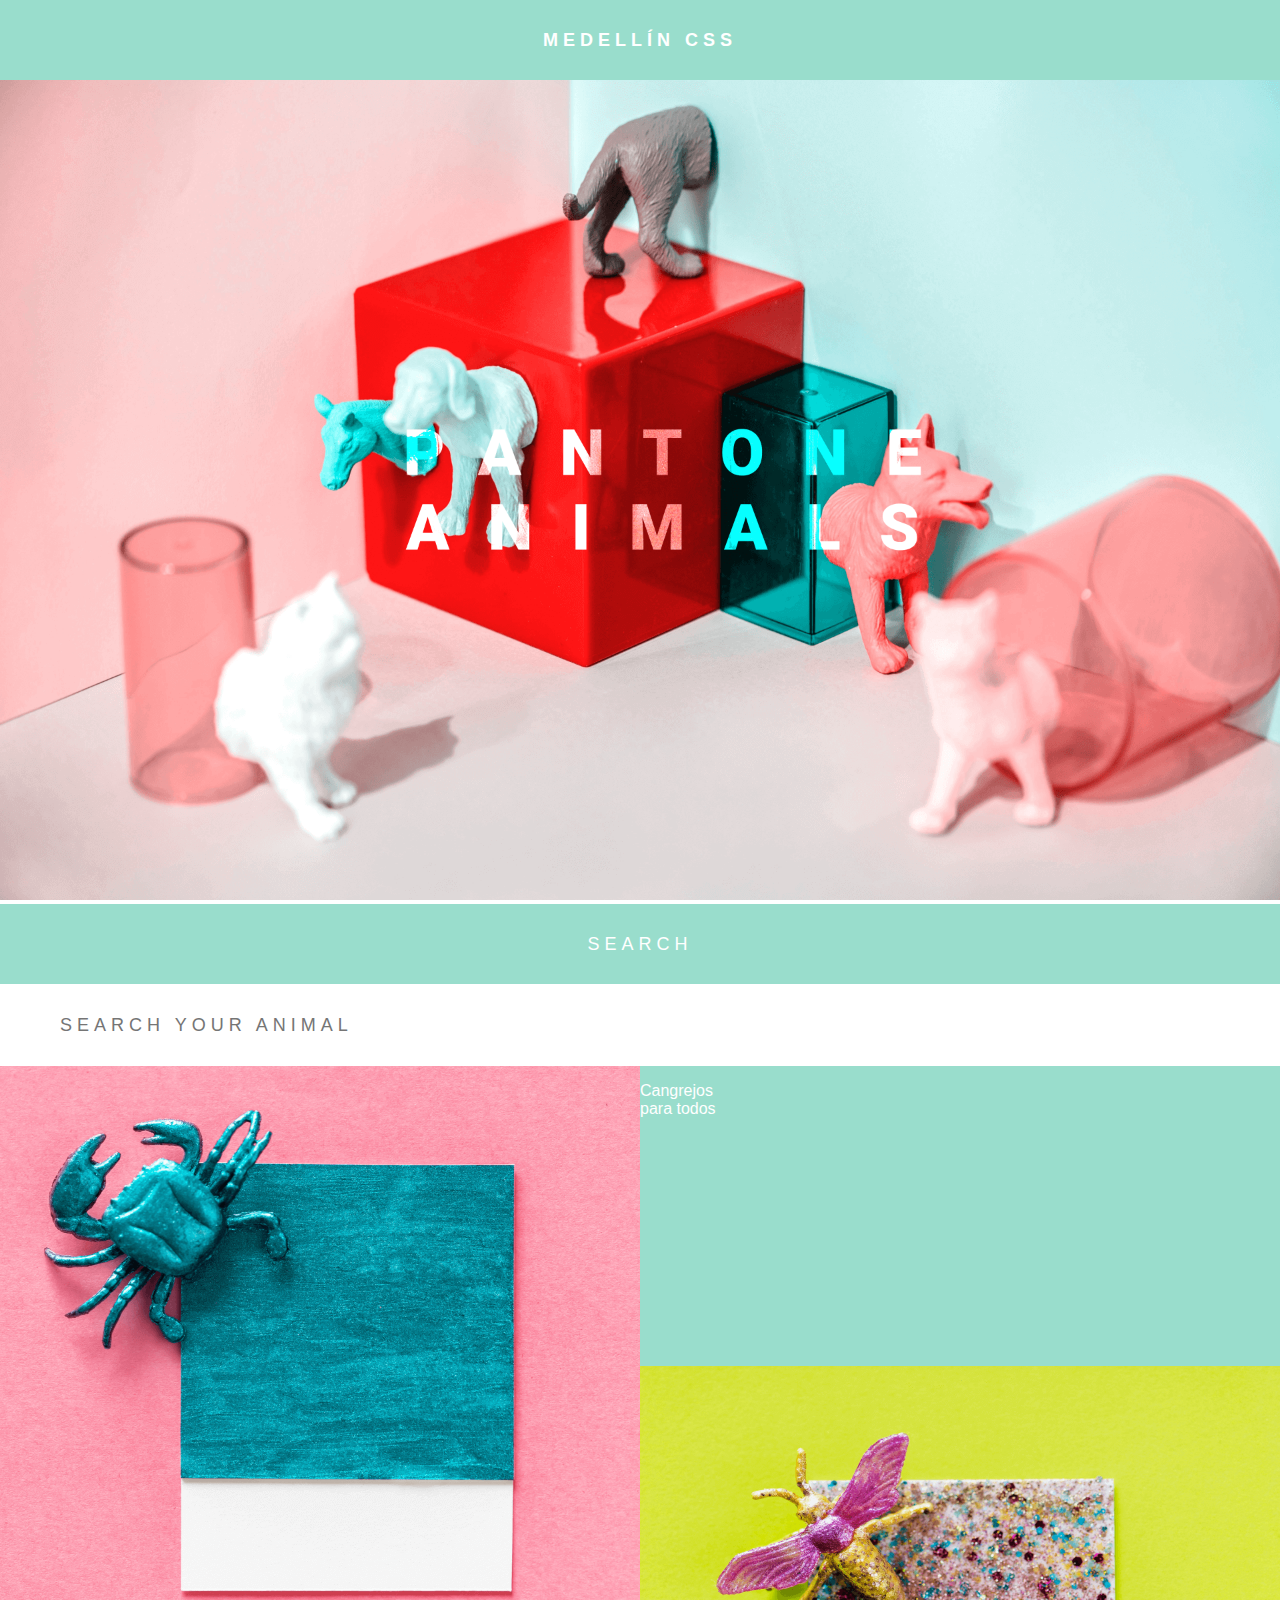
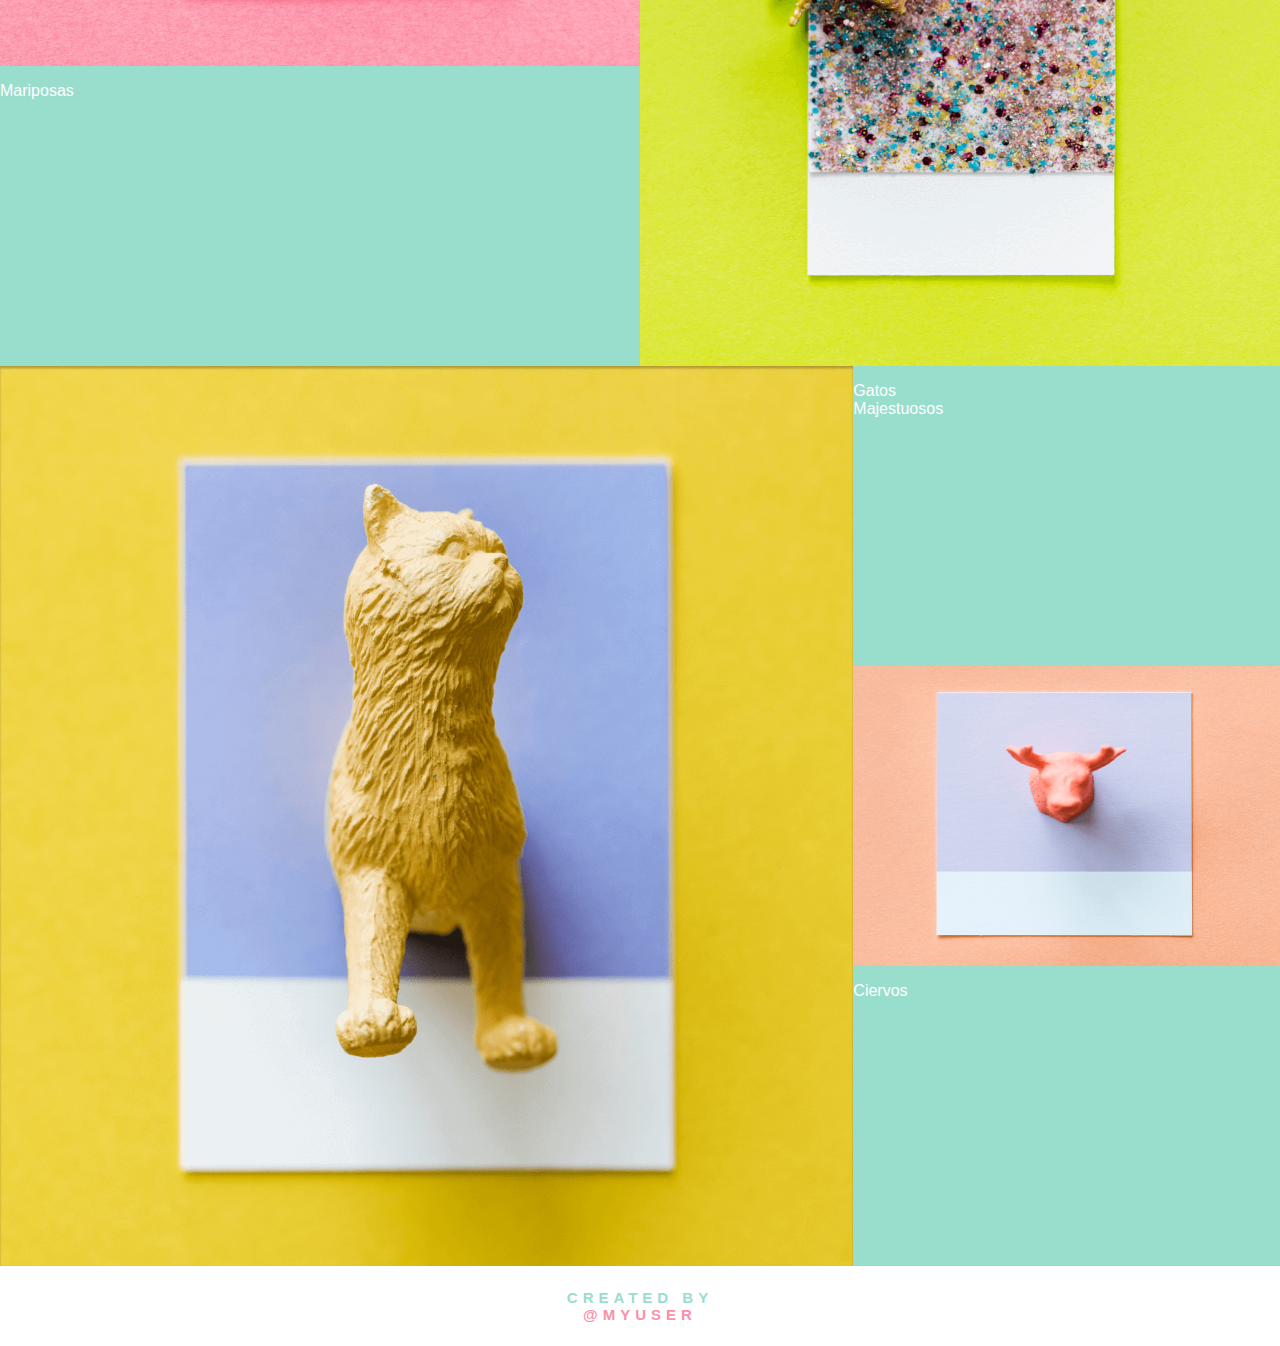
==== index.html @ bdb32b5a "Merge 707a93a77b4a8706afdec69202e0363ad45bb653 into 9c5e1f1bfac65a737555f30380a1d1d490c7192e" ====
<!DOCTYPE html>
<html lang="en">
  <head>
    <meta charset="UTF-8" />
    <meta name="viewport" content="width=device-width, initial-scale=1.0" />
    <meta http-equiv="X-UA-Compatible" content="ie=edge" />
    <!-- Styles -->
    <link rel="stylesheet" href="./css/styles.css" />
    <!-- Font Awesome -->
    <link
      rel="stylesheet"
      href="https://use.fontawesome.com/releases/v5.5.0/css/all.css"
      integrity="sha384-B4dIYHKNBt8Bc12p+WXckhzcICo0wtJAoU8YZTY5qE0Id1GSseTk6S+L3BlXeVIU"
      crossorigin="anonymous"
    />
    <!-- Title -->
    <title>SASS Workshop</title>
  </head>

  <body>
    <!-- Header -->
    <header>
      <nav class="header">Medellín CSS</nav>
    </header>

    <!-- Main Section -->
    <section class="main">
      <img src="./assets/main-image.png" alt="Main Image" />
    </section>

    <!-- Search Section -->
    <section class="search">
      <div class="search__title">Search</div>
      <div class="search__input">
        <i class="fas fa-search"></i>
        <input type="text" placeholder="SEARCH YOUR ANIMAL" />
      </div>
    </section>

    <section class="ps">
      <img class="ps__img--primary" src="./assets/crab.png" alt="Crab" />
      <div class="ps__description--primary">
        <p>Cangrejos<br />para todos</p>
      </div>
      <img
        class="ps__img--secondary"
        src="./assets/butterfly.png"
        alt="Butterfly"
      />
      <div class="ps__description--secondary">
        <p>Mariposas</p>
      </div>
    </section>

    <!-- Secondary Section -->
    <section class="ss">
      <img class="ss__img--primary" src="./assets/cat.png" alt="cat" />
      <div class="ss__container">
        <div class="ss__description--primary">
          <p>Gatos<br />Majestuosos</p>
        </div>
        <img src="./assets/deer.png" alt="Deer" class="ss__img--secondary" />
        <div class="ss__description--secondary">
          <p>Ciervos</p>
        </div>
      </div>
    </section>

    <!-- Footer -->
    <footer class="footer">
      <p><span>Created by</span><br />@myuser</p>
    </footer>
  </body>
</html>
---- css/styles.css ----
body {
  margin: 0;
  padding: 0;
  font-family: arial;
}

.center,
.footer,
.search__title,
.header {
  display: flex;
  align-items: center;
  justify-content: center;
}

.size-container,
.footer,
.search__input input,
.search__title,
.header {
  width: 100%;
  height: 80px;
}

.letter-transform,
.footer,
.search__title,
.header {
  text-transform: uppercase;
  letter-spacing: 5px;
}

.description,
.ss__description--secondary,
.ss__img--secondary,
.ss__description--primary,
.ps__description--secondary,
.ps__description--primary {
  background-color: #99ddcc;
  color: #fff;
}

.header {
  background-color: #99ddcc;
  color: #fff;
  font-family: arial;
  font-size: 18px;
  font-weight: bold;
}

.main img {
  width: 100%;
  height: 100%;
}

.search__title {
  background-color: #99ddcc;
  color: #fff;
  font-family: arial;
  font-size: 18px;
}
.search__input {
  background-color: #fff;
  display: grid;
  grid-template-columns: 60px auto;
  justify-items: center;
  align-items: center;
}
.search__input input {
  border: 0px;
  outline: none;
  font-size: 18px;
  letter-spacing: 5px;
}

.ps {
  width: 100%;
  height: 900px;
  display: grid;
  grid-template-columns: repeat(2, 1fr);
  grid-template-rows: 2fr 1fr 1fr 2fr;
}
@media screen and (max-width: 800px) {
  .ps {
    height: 500px;
  }
}
.ps img {
  width: 100%;
  height: 100%;
}
.ps__img--primary {
  grid-row: 1/4;
}
@media screen and (max-width: 800px) {
  .ps__img--primary {
    grid-row: 1/3;
  }
}
.ps__description--primary {
  grid-column: 2;
  grid-row: 1/2;
}
@media screen and (max-width: 800px) {
  .ps__description--primary {
    grid-column: 2;
    grid-row: 1/3;
  }
}
.ps__img--secondary {
  grid-column: 2;
  grid-row: 2/5;
}
@media screen and (max-width: 800px) {
  .ps__img--secondary {
    grid-column: 2;
    grid-row: 3/5;
  }
}
.ps__description--secondary {
  grid-row: 4/5;
}
@media screen and (max-width: 800px) {
  .ps__description--secondary {
    grid-row: 3/5;
  }
}

.ss {
  width: 100%;
  height: 900px;
  display: grid;
  grid-template-columns: 2fr 1fr;
}
@media screen and (max-width: 800px) {
  .ss {
    grid-template-columns: 1fr;
    grid-template-rows: repeat(2, 450px);
  }
}
.ss img {
  width: 100%;
}
.ss__img--primary {
  height: 100%;
}
.ss__container {
  display: grid;
  grid-template-rows: repeat(3, 300px);
}
@media screen and (max-width: 800px) {
  .ss__container {
    grid-template-columns: repeat(2, 1fr);
    grid-template-rows: repeat(2, 225px);
  }
}
@media screen and (max-width: 800px) {
  .ss__description--primary {
    grid-column: 1/3;
  }
}
.ss__img--secondary {
  height: 100%;
}
@media screen and (max-width: 800px) {
  .ss__img--secondary {
    height: 50%;
    grid-column: 1/2;
    grid-row: 2;
  }
}
@media screen and (max-width: 800px) {
  .ss__description--secondary {
    grid-column: 2/3;
    grid-row: 2;
  }
}

.footer {
  background-color: #fff;
  color: #fa91a7;
  font-size: 15px;
  font-weight: bold;
}
.footer p {
  text-align: center;
}
.footer p span {
  color: #99ddcc;
}

/*# sourceMappingURL=styles.css.map */
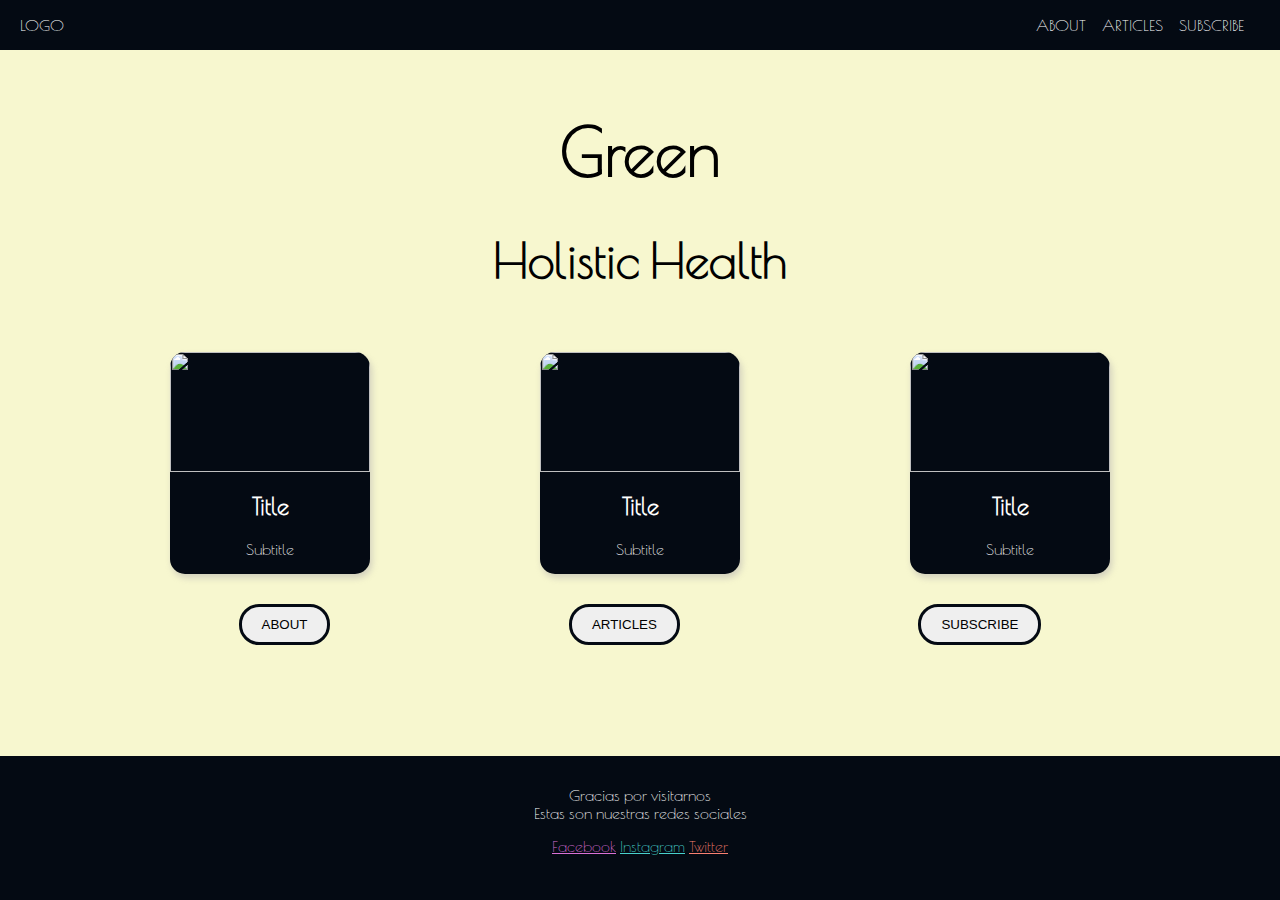
==== commit fbea1b2d: "Merge a5d99a2abc6260fd4a5e5cd3e2919f3da17cf988 into 9c5e1f1bfac65a737555f30380a1d1d490c7192e" ====
--- a/index.html
+++ b/index.html
@@ -1,74 +1,64 @@
 <!DOCTYPE html>
 <html lang="en">
-  <head>
-    <meta charset="UTF-8" />
-    <meta name="viewport" content="width=device-width, initial-scale=1.0" />
-    <meta http-equiv="X-UA-Compatible" content="ie=edge" />
-    <!-- Styles -->
-    <link rel="stylesheet" href="./css/styles.css" />
-    <!-- Font Awesome -->
-    <link
-      rel="stylesheet"
-      href="https://use.fontawesome.com/releases/v5.5.0/css/all.css"
-      integrity="sha384-B4dIYHKNBt8Bc12p+WXckhzcICo0wtJAoU8YZTY5qE0Id1GSseTk6S+L3BlXeVIU"
-      crossorigin="anonymous"
-    />
-    <!-- Title -->
-    <title>SASS Workshop</title>
-  </head>
 
-  <body>
-    <!-- Header -->
-    <header>
-      <nav class="header">Medellín CSS</nav>
-    </header>
+<head>
+  <meta charset="UTF-8">
+  <meta name="viewport" content="width=device-width, initial-scale=1.0">
+  <link rel="stylesheet" type="text/css" href="styles/index.css">
+  <link href="https://fonts.googleapis.com/css2?family=Poiret+One&display=swap" rel="stylesheet">
+  <title>HOLISTIC HEALTH</title>
+</head>
 
-    <!-- Main Section -->
-    <section class="main">
-      <img src="./assets/main-image.png" alt="Main Image" />
+<body>
+  <header>
+    <p>LOGO</p>
+    <ul>
+      <li>ABOUT</li>
+      <li>ARTICLES</li>
+      <li>SUBSCRIBE</li>
+    </ul>
+  </header>
+  <main>
+    <h1>Green</h1>
+    <h2>Holistic Health</h2>
+  </main>
+  <section class="cards">
+    <section class="card">
+      <img class="card__img"
+        src="https://images.pexels.com/photos/3674030/pexels-photo-3674030.jpeg?auto=compress&cs=tinysrgb&dpr=2&w=500"
+        alt="">
+      <h2 class="card__title">Title</h2>
+      <p class="card__subtitle">Subtitle</p>
     </section>
+    <section class="card">
+      <img class="card__img"
+        src="https://images.pexels.com/photos/3865676/pexels-photo-3865676.jpeg?auto=compress&cs=tinysrgb&dpr=2&w=500"
+        alt="">
+      <h2 class="card__title">Title</h2>
+      <p class="card__subtitle">Subtitle</p>
+    </section>
+    <section class="card">
+      <img class="card__img"
+        src="https://images.pexels.com/photos/3059398/pexels-photo-3059398.jpeg?auto=compress&cs=tinysrgb&dpr=2&h=750&w=1260"
+        alt="">
+      <h2 class="card__title">Title</h2>
+      <p class="card__subtitle">Subtitle</p>
+    </section>
+  </section>
+  <section class="social">
+    <button class="social__button">ABOUT</button>
+    <button class="social__button">ARTICLES</button>
+    <button class="social__button">SUBSCRIBE</button>
+  </section>
+  <footer>
+    <p>Gracias por visitarnos</p>
+    <p>Estas son nuestras redes sociales</p>
+    <div class="links">
+      <a class="links__link--orchid" href="/">Facebook</a>
+      <a class="links__link--turquoise" href="/">Instagram</a>
+      <a class="links__link--salmon" href="/">Twitter</a>
+    </div>
+  </footer>
+</body>
 
-    <!-- Search Section -->
-    <section class="search">
-      <div class="search__title">Search</div>
-      <div class="search__input">
-        <i class="fas fa-search"></i>
-        <input type="text" placeholder="SEARCH YOUR ANIMAL" />
-      </div>
-    </section>
-
-    <section class="ps">
-      <img class="ps__img--primary" src="./assets/crab.png" alt="Crab" />
-      <div class="ps__description--primary">
-        <p>Cangrejos<br />para todos</p>
-      </div>
-      <img
-        class="ps__img--secondary"
-        src="./assets/butterfly.png"
-        alt="Butterfly"
-      />
-      <div class="ps__description--secondary">
-        <p>Mariposas</p>
-      </div>
-    </section>
-
-    <!-- Secondary Section -->
-    <section class="ss">
-      <img class="ss__img--primary" src="./assets/cat.png" alt="cat" />
-      <div class="ss__container">
-        <div class="ss__description--primary">
-          <p>Gatos<br />Majestuosos</p>
-        </div>
-        <img src="./assets/deer.png" alt="Deer" class="ss__img--secondary" />
-        <div class="ss__description--secondary">
-          <p>Ciervos</p>
-        </div>
-      </div>
-    </section>
-
-    <!-- Footer -->
-    <footer class="footer">
-      <p><span>Created by</span><br />@myuser</p>
-    </footer>
-  </body>
-</html>
+</html>--- a/styles/index.css
+++ b/styles/index.css
@@ -0,0 +1,109 @@
+@import url("https://fonts.googleapis.com/css2?family=Roboto&display=swap");
+body {
+  margin: 0;
+  padding: 0;
+  font-family: "Poiret One", cursive;
+  color: white;
+  background-color: #f7f7cf;
+}
+
+header {
+  background: #040a13;
+  display: flex;
+  justify-content: space-between;
+  padding: 0px 20px;
+}
+header ul {
+  display: flex;
+  justify-content: space-evenly;
+}
+header ul li {
+  list-style: none;
+  padding-right: 1em;
+}
+header ul li:hover {
+  text-decoration: underline;
+}
+
+main {
+  text-align: center;
+  margin: 5%;
+  color: #000;
+  font-size: xx-large;
+}
+
+.cards {
+  display: flex;
+  justify-content: space-evenly;
+  margin-bottom: 30px;
+}
+
+.card {
+  border-radius: 15px;
+  overflow: hidden;
+  background: #040a13;
+  color: white;
+  display: flex;
+  flex-direction: column;
+  align-items: center;
+  box-shadow: 2px 4px 6px rgba(171, 167, 171, 0.48);
+}
+.card__img {
+  width: 200px;
+  height: 120px;
+  object-fit: cover;
+}
+.card__subtitle {
+  margin-top: 0px;
+}
+
+.card:hover {
+  box-shadow: 2px 4px 6px rgba(171, 167, 171, 0.48);
+}
+
+.social {
+  display: flex;
+  justify-content: space-evenly;
+  padding-bottom: 30px;
+}
+.social__button {
+  padding: 10px 20px;
+  border-radius: 20px;
+  border: 3px solid #040a13;
+  cursor: pointer;
+  outline: none;
+}
+.social__button:hover {
+  box-shadow: 2px 4px 6px rgba(171, 167, 171, 0.48);
+}
+
+footer {
+  background: #040a13;
+  display: flex;
+  flex-direction: column;
+  justify-content: center;
+  align-items: center;
+  padding: 30px 0px;
+  bottom: 0;
+  position: fixed;
+  bottom: 0;
+  width: 100%;
+}
+footer p {
+  margin: 0px;
+}
+
+.links {
+  margin: 15px 0px;
+}
+.links__link--orchid {
+  color: ORCHID;
+}
+.links__link--turquoise {
+  color: MEDIUMTURQUOISE;
+}
+.links__link--salmon {
+  color: SALMON;
+}
+
+/*# sourceMappingURL=index.css.map */
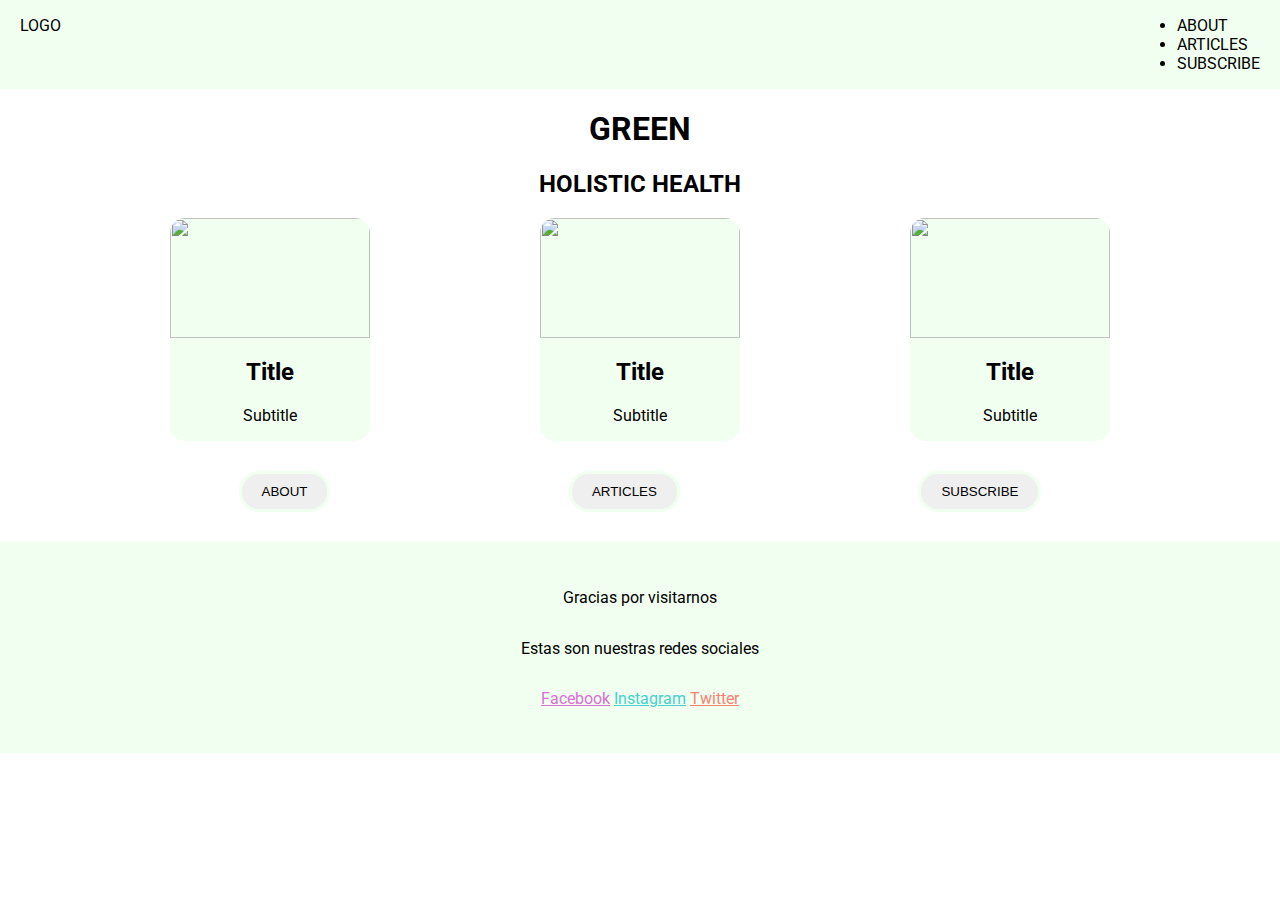
==== commit aa040ab9: "Merge 9a008959765191797bd7e5402dcbe598b45b6aa9 into 9c5e1f1bfac65a737555f30380a1d1d490c7192e" ====
--- a/index.html
+++ b/index.html
@@ -1,64 +1,66 @@
 <!DOCTYPE html>
 <html lang="en">
-
-<head>
-  <meta charset="UTF-8">
-  <meta name="viewport" content="width=device-width, initial-scale=1.0">
-  <link rel="stylesheet" type="text/css" href="styles/index.css">
-  <link href="https://fonts.googleapis.com/css2?family=Poiret+One&display=swap" rel="stylesheet">
-  <title>HOLISTIC HEALTH</title>
-</head>
-
-<body>
-  <header>
-    <p>LOGO</p>
-    <ul>
-      <li>ABOUT</li>
-      <li>ARTICLES</li>
-      <li>SUBSCRIBE</li>
-    </ul>
-  </header>
-  <main>
-    <h1>Green</h1>
-    <h2>Holistic Health</h2>
-  </main>
-  <section class="cards">
-    <section class="card">
-      <img class="card__img"
-        src="https://images.pexels.com/photos/3674030/pexels-photo-3674030.jpeg?auto=compress&cs=tinysrgb&dpr=2&w=500"
-        alt="">
-      <h2 class="card__title">Title</h2>
-      <p class="card__subtitle">Subtitle</p>
+  <head>
+    <meta charset="UTF-8" />
+    <meta name="viewport" content="width=device-width, initial-scale=1.0" />
+    <link rel="stylesheet" href="estilos.css" />
+    <title>Challenge 02 CSS</title>
+  </head>
+  <body>
+    <header>
+      <p>LOGO</p>
+      <ul>
+        <li>ABOUT</li>
+        <li>ARTICLES</li>
+        <li>SUBSCRIBE</li>
+      </ul>
+    </header>
+    <main>
+      <h1>GREEN</h1>
+      <h2>HOLISTIC HEALTH</h2>
+    </main>
+    <section class="cards">
+      <section class="card">
+        <img
+          class="card__img"
+          src="https://images.pexels.com/photos/3674030/pexels-photo-3674030.jpeg?auto=compress&cs=tinysrgb&dpr=2&w=500"
+          alt=""
+        />
+        <h2 class="card__title">Title</h2>
+        <p class="card__subtitle">Subtitle</p>
+      </section>
+      <section class="card">
+        <img
+          class="card__img"
+          src="https://images.pexels.com/photos/3865676/pexels-photo-3865676.jpeg?auto=compress&cs=tinysrgb&dpr=2&w=500"
+          alt=""
+        />
+        <h2 class="card__title">Title</h2>
+        <p class="card__subtitle">Subtitle</p>
+      </section>
+      <section class="card">
+        <img
+          class="card__img"
+          src="https://images.pexels.com/photos/3059398/pexels-photo-3059398.jpeg?auto=compress&cs=tinysrgb&dpr=2&h=750&w=1260"
+          alt=""
+        />
+        <h2 class="card__title">Title</h2>
+        <p class="card__subtitle">Subtitle</p>
+      </section>
     </section>
-    <section class="card">
-      <img class="card__img"
-        src="https://images.pexels.com/photos/3865676/pexels-photo-3865676.jpeg?auto=compress&cs=tinysrgb&dpr=2&w=500"
-        alt="">
-      <h2 class="card__title">Title</h2>
-      <p class="card__subtitle">Subtitle</p>
+    <section class="social">
+      <button class="social__button">ABOUT</button>
+      <button class="social__button">ARTICLES</button>
+      <button class="social__button">SUBSCRIBE</button>
     </section>
-    <section class="card">
-      <img class="card__img"
-        src="https://images.pexels.com/photos/3059398/pexels-photo-3059398.jpeg?auto=compress&cs=tinysrgb&dpr=2&h=750&w=1260"
-        alt="">
-      <h2 class="card__title">Title</h2>
-      <p class="card__subtitle">Subtitle</p>
-    </section>
-  </section>
-  <section class="social">
-    <button class="social__button">ABOUT</button>
-    <button class="social__button">ARTICLES</button>
-    <button class="social__button">SUBSCRIBE</button>
-  </section>
-  <footer>
-    <p>Gracias por visitarnos</p>
-    <p>Estas son nuestras redes sociales</p>
-    <div class="links">
-      <a class="links__link--orchid" href="/">Facebook</a>
-      <a class="links__link--turquoise" href="/">Instagram</a>
-      <a class="links__link--salmon" href="/">Twitter</a>
-    </div>
-  </footer>
-</body>
-
-</html>+    <footer>
+      <p>Gracias por visitarnos</p>
+      <p>Estas son nuestras redes sociales</p>
+      <div class="links">
+        <a class="links__fb" href="/">Facebook</a>
+        <a class="links__tw" href="/">Instagram</a>
+        <a class="links__ig" href="/">Twitter</a>
+      </div>
+    </footer>
+  </body>
+</html>
--- a/estilos.css
+++ b/estilos.css
@@ -0,0 +1,78 @@
+@import url("https://fonts.googleapis.com/css2?family=Roboto&display=swap");
+body {
+  margin: 0;
+  padding: 0;
+  font-family: "Roboto", sans-serif;
+}
+
+header {
+  background: HONEYDEW;
+  display: flex;
+  justify-content: space-between;
+  padding: 0px 20px;
+}
+
+main {
+  text-align: center;
+}
+
+.cards {
+  display: flex;
+  justify-content: space-evenly;
+  margin-bottom: 30px;
+}
+
+.card {
+  border-radius: 15px;
+  overflow: hidden;
+  background: HONEYDEW;
+  display: flex;
+  flex-direction: column;
+  align-items: center;
+}
+.card__img {
+  width: 200px;
+  height: 120px;
+  object-fit: cover;
+}
+.card__subtitle {
+  margin-top: 0px;
+}
+
+.social {
+  display: flex;
+  justify-content: space-evenly;
+  padding-bottom: 30px;
+}
+.social__button {
+  padding: 10px 20px;
+  border-radius: 20px;
+  border: 3px solid HONEYDEW;
+}
+
+footer {
+  background: HONEYDEW;
+  display: flex;
+  flex-direction: column;
+  justify-content: center;
+  align-items: center;
+  padding: 30px 0px;
+}
+footer__p {
+  margin: 0px;
+}
+
+.links {
+  margin: 15px 0px;
+}
+.links__fb {
+  color: ORCHID;
+}
+.links__tw {
+  color: MEDIUMTURQUOISE;
+}
+.links__ig {
+  color: SALMON;
+}
+
+/*# sourceMappingURL=estilos.css.map */
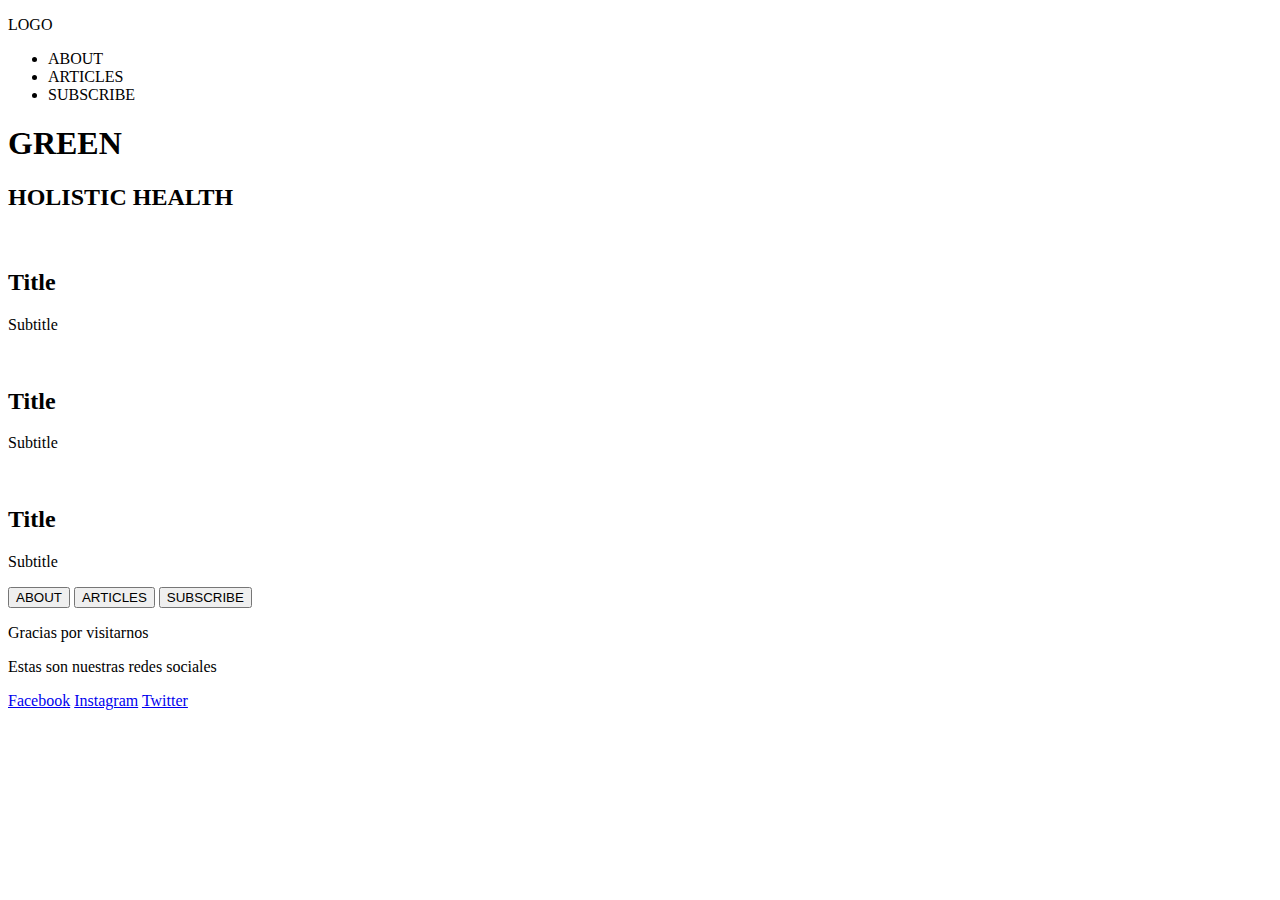
==== commit 36343920: "Reto iniciado y en camino de terminación" ====
--- a/index.html
+++ b/index.html
@@ -1,66 +1,54 @@
 <!DOCTYPE html>
 <html lang="en">
-  <head>
-    <meta charset="UTF-8" />
-    <meta name="viewport" content="width=device-width, initial-scale=1.0" />
-    <link rel="stylesheet" href="estilos.css" />
-    <title>Challenge 02 CSS</title>
-  </head>
-  <body>
+<head>
+    <meta charset="UTF-8">
+    <meta name="viewport" content="width=device-width, initial-scale=1.0">
+    <link rel="stylesheet" href="../challenge-CSS-02/styles/styles.css">
+    <title>Green Holistic Health</title>
+</head>
+<body>
     <header>
-      <p>LOGO</p>
-      <ul>
-        <li>ABOUT</li>
-        <li>ARTICLES</li>
-        <li>SUBSCRIBE</li>
-      </ul>
-    </header>
-    <main>
-      <h1>GREEN</h1>
-      <h2>HOLISTIC HEALTH</h2>
-    </main>
-    <section class="cards">
-      <section class="card">
-        <img
-          class="card__img"
-          src="https://images.pexels.com/photos/3674030/pexels-photo-3674030.jpeg?auto=compress&cs=tinysrgb&dpr=2&w=500"
-          alt=""
-        />
-        <h2 class="card__title">Title</h2>
-        <p class="card__subtitle">Subtitle</p>
+        <p>LOGO</p>
+        <ul>
+          <li>ABOUT</li>
+          <li>ARTICLES</li>
+          <li>SUBSCRIBE</li>
+        </ul>
+      </header>
+      <main>
+        <h1>GREEN</h1>
+        <h2>HOLISTIC HEALTH</h2>
+      </main>
+      <section class="cards">
+        <section class="card">
+          <img class="card__img" src="https://images.pexels.com/photos/3674030/pexels-photo-3674030.jpeg?auto=compress&cs=tinysrgb&dpr=2&w=500" alt="">
+          <h2 class="card__title">Title</h2>
+          <p class="card__subtitle">Subtitle</p>
+        </section>
+        <section class="card">
+          <img class="card__img" src="https://images.pexels.com/photos/3865676/pexels-photo-3865676.jpeg?auto=compress&cs=tinysrgb&dpr=2&w=500" alt="">
+          <h2 class="card__title">Title</h2>
+          <p class="card__subtitle">Subtitle</p>
+        </section>
+        <section class="card">
+          <img class="card__img" src="https://images.pexels.com/photos/3059398/pexels-photo-3059398.jpeg?auto=compress&cs=tinysrgb&dpr=2&h=750&w=1260" alt="">
+          <h2 class="card__title">Title</h2>
+          <p class="card__subtitle">Subtitle</p>
+        </section>
       </section>
-      <section class="card">
-        <img
-          class="card__img"
-          src="https://images.pexels.com/photos/3865676/pexels-photo-3865676.jpeg?auto=compress&cs=tinysrgb&dpr=2&w=500"
-          alt=""
-        />
-        <h2 class="card__title">Title</h2>
-        <p class="card__subtitle">Subtitle</p>
+      <section class="social">
+        <button class="social__button">ABOUT</button>
+        <button class="social__button">ARTICLES</button>
+        <button class="social__button">SUBSCRIBE</button>
       </section>
-      <section class="card">
-        <img
-          class="card__img"
-          src="https://images.pexels.com/photos/3059398/pexels-photo-3059398.jpeg?auto=compress&cs=tinysrgb&dpr=2&h=750&w=1260"
-          alt=""
-        />
-        <h2 class="card__title">Title</h2>
-        <p class="card__subtitle">Subtitle</p>
-      </section>
-    </section>
-    <section class="social">
-      <button class="social__button">ABOUT</button>
-      <button class="social__button">ARTICLES</button>
-      <button class="social__button">SUBSCRIBE</button>
-    </section>
-    <footer>
-      <p>Gracias por visitarnos</p>
-      <p>Estas son nuestras redes sociales</p>
-      <div class="links">
-        <a class="links__fb" href="/">Facebook</a>
-        <a class="links__tw" href="/">Instagram</a>
-        <a class="links__ig" href="/">Twitter</a>
-      </div>
-    </footer>
-  </body>
-</html>
+      <footer>
+        <p>Gracias por visitarnos</p>
+        <p>Estas son nuestras redes sociales</p>
+        <div class="links">
+          <a class="link-1" href="/">Facebook</a>
+          <a class="link-2" href="/">Instagram</a>
+          <a class="link-3" href="/">Twitter</a>
+        </div>
+      </footer>
+</body>
+</html>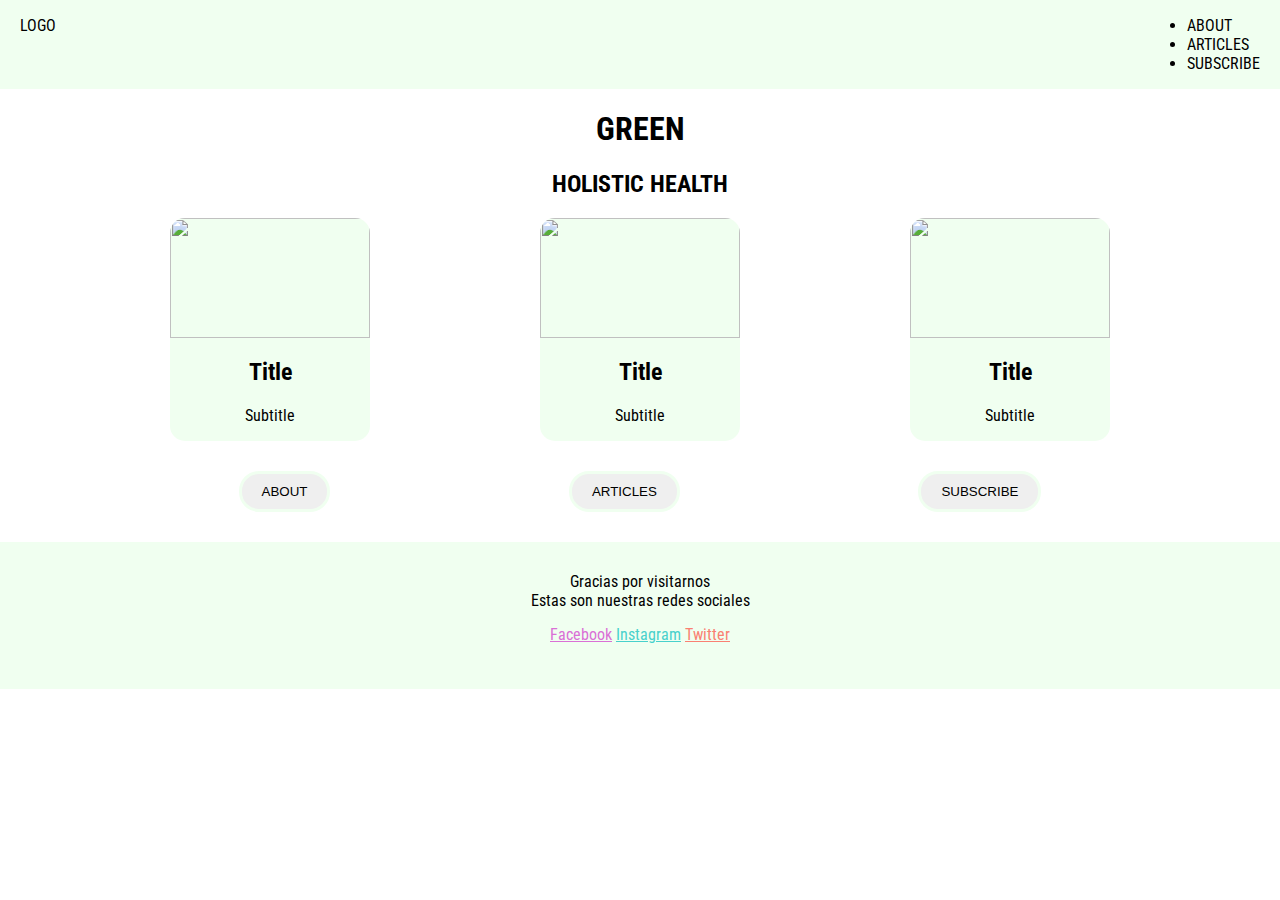
==== commit 661c1bd5: "Update index.html" ====
--- a/index.html
+++ b/index.html
@@ -3,7 +3,8 @@
 <head>
     <meta charset="UTF-8">
     <meta name="viewport" content="width=device-width, initial-scale=1.0">
-    <link rel="stylesheet" href="../challenge-CSS-02/styles/styles.css">
+    <link rel="stylesheet" href="./styles/styles.css">
+    <link rel="stylesheet" href="/home/moilu/Escritorio/original.css">
     <title>Green Holistic Health</title>
 </head>
 <body>
@@ -51,4 +52,4 @@
         </div>
       </footer>
 </body>
-</html>+</html>
--- a/styles/styles.css
+++ b/styles/styles.css
@@ -0,0 +1,76 @@
+@import url("https://fonts.googleapis.com/css2?family=Roboto+Condensed:wght@300&display=swap");
+body {
+  margin: 0;
+  padding: 0;
+  font-family: "Roboto Condensed", sans-serif;
+}
+
+header {
+  background: HONEYDEW;
+  display: flex;
+  justify-content: space-between;
+  padding: 0px 20px;
+}
+
+main {
+  text-align: center;
+}
+
+.cards {
+  display: flex;
+  justify-content: space-evenly;
+  margin-bottom: 30px;
+}
+
+.card {
+  border-radius: 15px;
+  overflow: hidden;
+  background: HONEYDEW;
+  display: flex;
+  flex-direction: column;
+  align-items: center;
+}
+.card__img {
+  width: 200px;
+  height: 120px;
+  object-fit: cover;
+}
+.card__subtitle {
+  margin-top: 0px;
+}
+
+.social {
+  display: flex;
+  justify-content: space-evenly;
+  padding-bottom: 30px;
+}
+.social__button {
+  padding: 10px 20px;
+  border-radius: 20px;
+  border: 3px solid HONEYDEW;
+}
+
+footer {
+  background: HONEYDEW;
+  display: flex;
+  flex-direction: column;
+  justify-content: center;
+  align-items: center;
+  padding: 30px 0px;
+}
+footer p {
+  margin: 0px;
+}
+
+.links {
+  margin: 15px 0px;
+}
+.links .link-1 {
+  color: ORCHID;
+}
+.links .link-2 {
+  color: mediumturquoise;
+}
+.links .link-3 {
+  color: salmon;
+}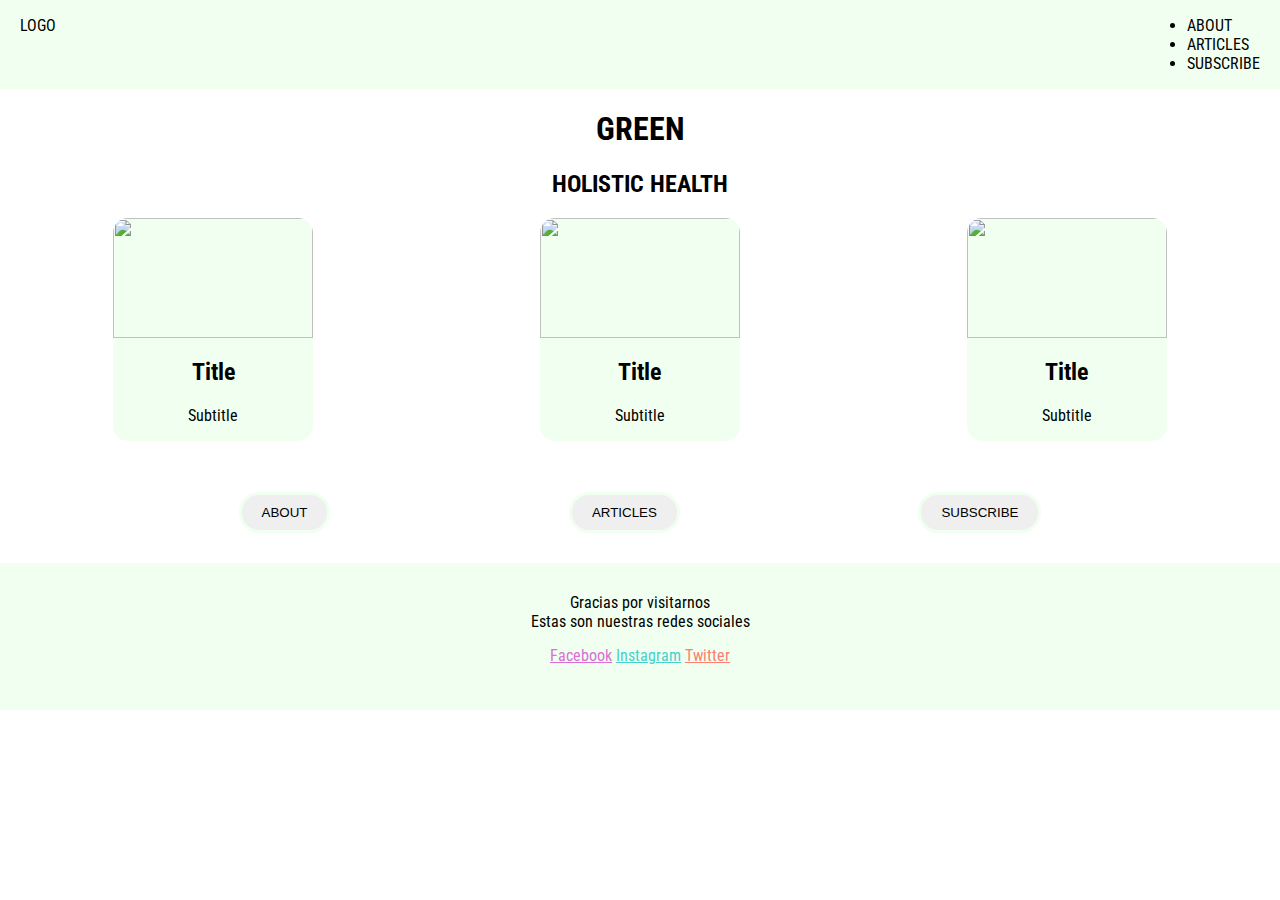
==== commit 85f54444: "[FIXED]respoviness" ====
--- a/index.html
+++ b/index.html
@@ -52,4 +52,4 @@
         </div>
       </footer>
 </body>
-</html>
+</html>--- a/styles/styles.css
+++ b/styles/styles.css
@@ -17,18 +17,21 @@
 }
 
 .cards {
-  display: flex;
-  justify-content: space-evenly;
+  display: grid;
+  grid-template-columns: repeat(auto-fit, minmax(200px, 1fr));
+  justify-items: center;
   margin-bottom: 30px;
 }
 
 .card {
+  width: 200px;
   border-radius: 15px;
   overflow: hidden;
   background: HONEYDEW;
   display: flex;
   flex-direction: column;
   align-items: center;
+  margin-bottom: 5%;
 }
 .card__img {
   width: 200px;
